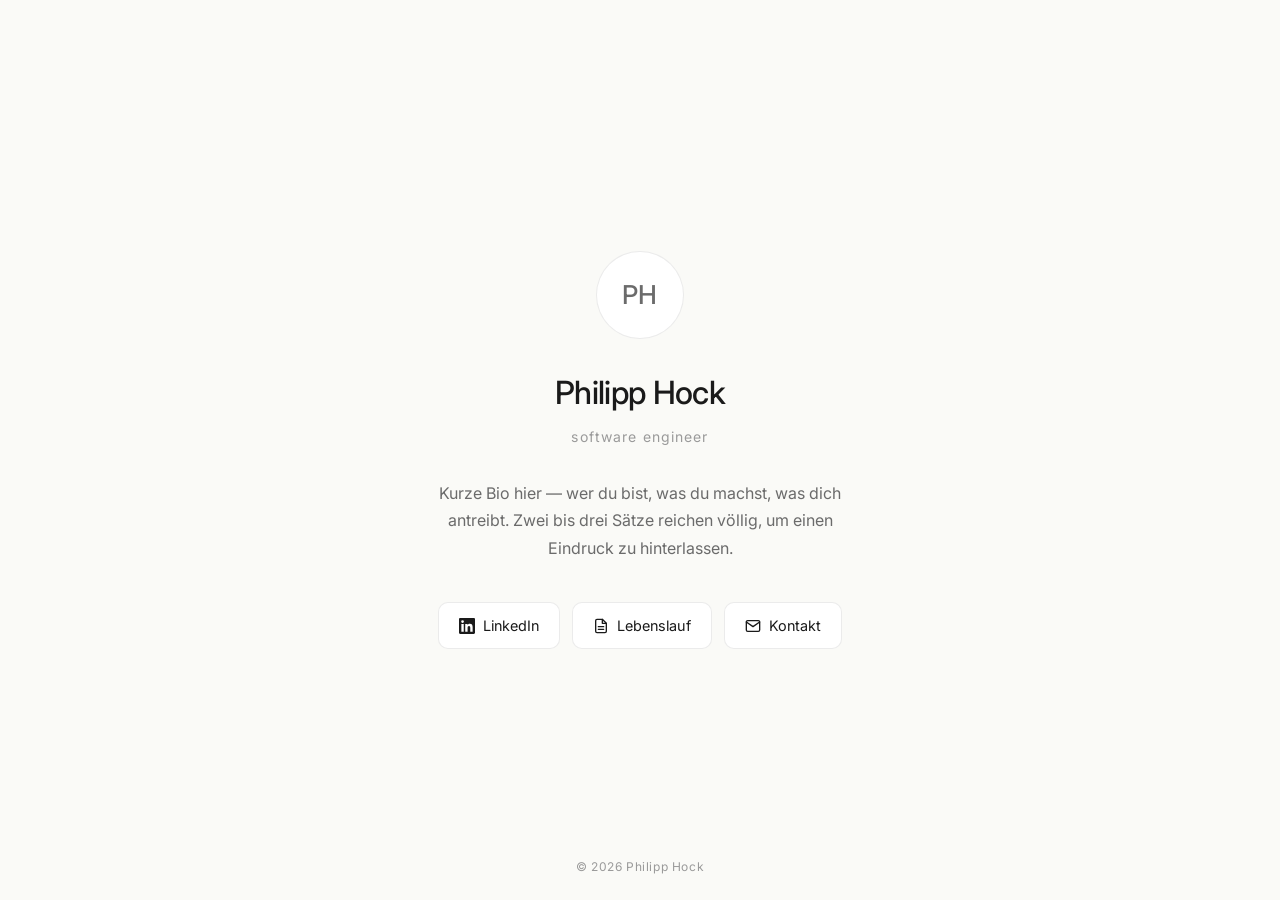
==== index.html @ 1a5de856 "Add files via upload" ====
<!DOCTYPE html>
<html lang="de">
<head>
    <meta charset="UTF-8">
    <meta name="viewport" content="width=device-width, initial-scale=1.0">
    <title>Philipp Hock</title>
    <link rel="preconnect" href="https://fonts.googleapis.com">
    <link rel="preconnect" href="https://fonts.gstatic.com" crossorigin>
    <link href="https://fonts.googleapis.com/css2?family=Inter:wght@300;400;500&display=swap" rel="stylesheet">
    <style>
        * {
            margin: 0;
            padding: 0;
            box-sizing: border-box;
        }

        :root {
            --bg: #fafaf7;
            --surface: #ffffff;
            --text: #1a1a1a;
            --text-muted: #6b6b6b;
            --text-subtle: #9a9a9a;
            --border: rgba(0, 0, 0, 0.08);
            --border-hover: rgba(0, 0, 0, 0.2);
            --accent: #1a1a1a;
        }

        @media (prefers-color-scheme: dark) {
            :root {
                --bg: #0e0e0e;
                --surface: #1a1a1a;
                --text: #f5f5f5;
                --text-muted: #a0a0a0;
                --text-subtle: #6b6b6b;
                --border: rgba(255, 255, 255, 0.1);
                --border-hover: rgba(255, 255, 255, 0.3);
                --accent: #f5f5f5;
            }
        }

        body {
            font-family: 'Inter', -apple-system, BlinkMacSystemFont, sans-serif;
            background: var(--bg);
            color: var(--text);
            min-height: 100vh;
            display: flex;
            align-items: center;
            justify-content: center;
            padding: 2rem 1.5rem;
            line-height: 1.6;
            -webkit-font-smoothing: antialiased;
            -moz-osx-font-smoothing: grayscale;
        }

        .container {
            max-width: 520px;
            width: 100%;
            text-align: center;
            animation: fadeIn 0.8s ease-out;
        }

        @keyframes fadeIn {
            from {
                opacity: 0;
                transform: translateY(10px);
            }
            to {
                opacity: 1;
                transform: translateY(0);
            }
        }

        .avatar {
            width: 88px;
            height: 88px;
            border-radius: 50%;
            background: var(--surface);
            border: 1px solid var(--border);
            display: flex;
            align-items: center;
            justify-content: center;
            font-size: 26px;
            font-weight: 500;
            color: var(--text-muted);
            margin: 0 auto 1.75rem;
            letter-spacing: 0.02em;
        }

        h1 {
            font-size: 2rem;
            font-weight: 500;
            letter-spacing: -0.02em;
            margin-bottom: 0.5rem;
        }

        .subtitle {
            font-size: 0.875rem;
            color: var(--text-subtle);
            letter-spacing: 0.08em;
            text-transform: lowercase;
            margin-bottom: 2rem;
            font-weight: 400;
        }

        .bio {
            font-size: 1rem;
            color: var(--text-muted);
            max-width: 440px;
            margin: 0 auto 2.5rem;
            line-height: 1.7;
        }

        .links {
            display: flex;
            gap: 0.75rem;
            justify-content: center;
            flex-wrap: wrap;
        }

        .link {
            display: inline-flex;
            align-items: center;
            gap: 0.5rem;
            padding: 0.7rem 1.25rem;
            background: var(--surface);
            border: 1px solid var(--border);
            border-radius: 10px;
            font-size: 0.9rem;
            color: var(--text);
            text-decoration: none;
            font-weight: 400;
            transition: all 0.2s ease;
        }

        .link:hover {
            border-color: var(--border-hover);
            transform: translateY(-1px);
        }

        .link svg {
            width: 16px;
            height: 16px;
            flex-shrink: 0;
        }

        footer {
            position: fixed;
            bottom: 1.5rem;
            left: 0;
            right: 0;
            text-align: center;
            font-size: 0.75rem;
            color: var(--text-subtle);
            letter-spacing: 0.05em;
        }

        @media (max-width: 480px) {
            h1 {
                font-size: 1.6rem;
            }
            .bio {
                font-size: 0.95rem;
            }
            .links {
                flex-direction: column;
                align-items: stretch;
            }
            .link {
                justify-content: center;
            }
        }
    </style>
</head>
<body>
    <main class="container">
        <div class="avatar">PH</div>
        
        <h1>Philipp Hock</h1>
        <p class="subtitle">software engineer</p>
        
        <p class="bio">
            Kurze Bio hier — wer du bist, was du machst, was dich antreibt.
            Zwei bis drei Sätze reichen völlig, um einen Eindruck zu hinterlassen.
        </p>
        
        <div class="links">
            <a href="https://www.linkedin.com/in/DEIN-PROFIL/" class="link" target="_blank" rel="noopener">
                <svg viewBox="0 0 24 24" fill="currentColor" aria-hidden="true">
                    <path d="M20.447 20.452h-3.554v-5.569c0-1.328-.027-3.037-1.852-3.037-1.853 0-2.136 1.445-2.136 2.939v5.667H9.351V9h3.414v1.561h.046c.477-.9 1.637-1.85 3.37-1.85 3.601 0 4.267 2.37 4.267 5.455v6.286zM5.337 7.433a2.062 2.062 0 01-2.063-2.065 2.063 2.063 0 112.063 2.065zm1.782 13.019H3.555V9h3.564v11.452zM22.225 0H1.771C.792 0 0 .774 0 1.729v20.542C0 23.227.792 24 1.771 24h20.451C23.2 24 24 23.227 24 22.271V1.729C24 .774 23.2 0 22.222 0h.003z"/>
                </svg>
                LinkedIn
            </a>
            
            <a href="lebenslauf.pdf" class="link" target="_blank" rel="noopener">
                <svg viewBox="0 0 24 24" fill="none" stroke="currentColor" stroke-width="2" stroke-linecap="round" stroke-linejoin="round" aria-hidden="true">
                    <path d="M14 2H6a2 2 0 0 0-2 2v16a2 2 0 0 0 2 2h12a2 2 0 0 0 2-2V8z"/>
                    <polyline points="14 2 14 8 20 8"/>
                    <line x1="16" y1="13" x2="8" y2="13"/>
                    <line x1="16" y1="17" x2="8" y2="17"/>
                </svg>
                Lebenslauf
            </a>
            
            <a href="mailto:deine@email.de" class="link">
                <svg viewBox="0 0 24 24" fill="none" stroke="currentColor" stroke-width="2" stroke-linecap="round" stroke-linejoin="round" aria-hidden="true">
                    <path d="M4 4h16c1.1 0 2 .9 2 2v12c0 1.1-.9 2-2 2H4c-1.1 0-2-.9-2-2V6c0-1.1.9-2 2-2z"/>
                    <polyline points="22,6 12,13 2,6"/>
                </svg>
                Kontakt
            </a>
        </div>
    </main>

    <footer>
        © 2026 Philipp Hock
    </footer>
</body>
</html>
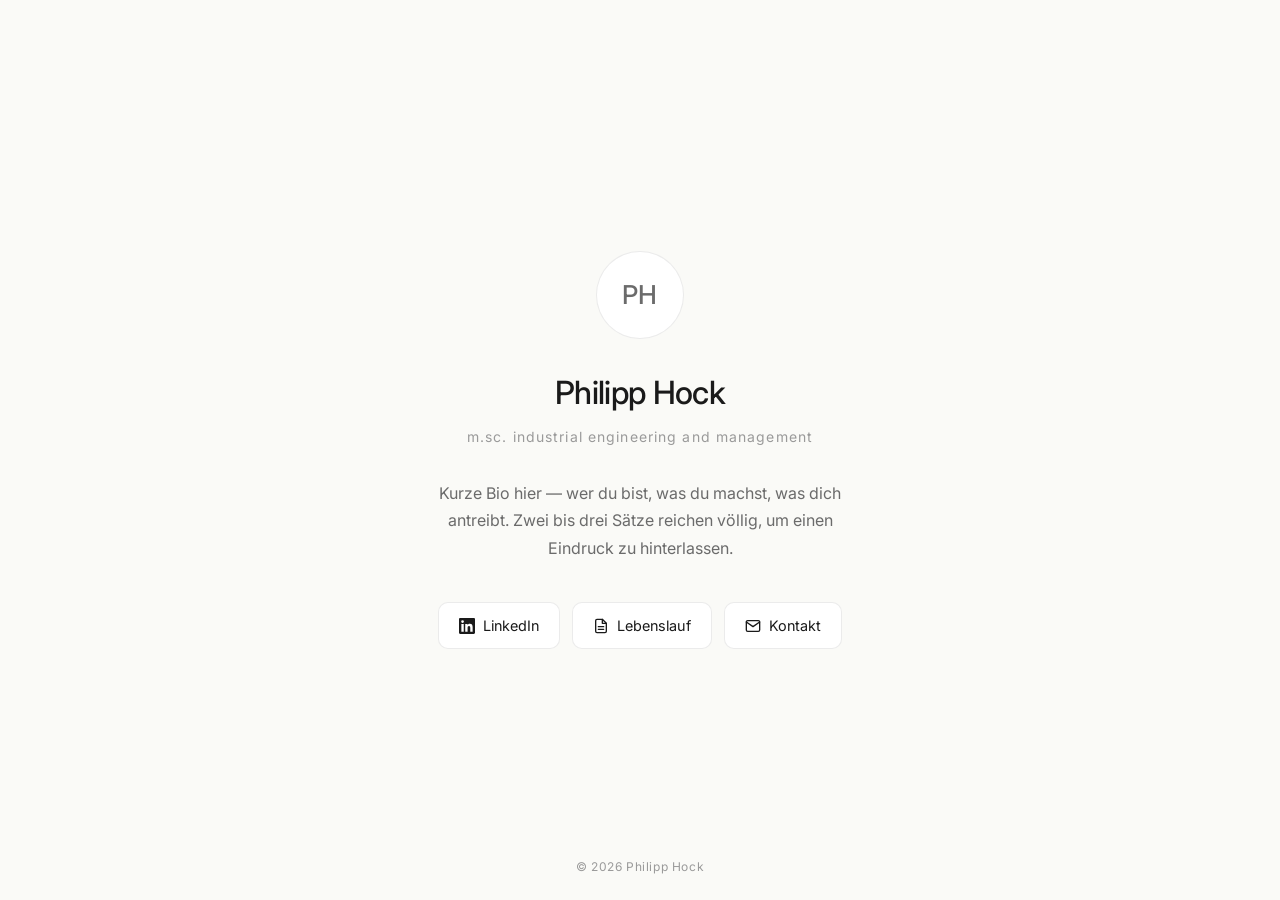
==== commit 719e829f: "Update personal information and links in index.html" ====
--- a/index.html
+++ b/index.html
@@ -176,7 +176,7 @@
         <div class="avatar">PH</div>
         
         <h1>Philipp Hock</h1>
-        <p class="subtitle">software engineer</p>
+        <p class="subtitle">M.Sc. Industrial Engineering and Management</p>
         
         <p class="bio">
             Kurze Bio hier — wer du bist, was du machst, was dich antreibt.
@@ -184,7 +184,7 @@
         </p>
         
         <div class="links">
-            <a href="https://www.linkedin.com/in/DEIN-PROFIL/" class="link" target="_blank" rel="noopener">
+            <a href="https://www.linkedin.com/in/philipp-hock-a25921197/" class="link" target="_blank" rel="noopener">
                 <svg viewBox="0 0 24 24" fill="currentColor" aria-hidden="true">
                     <path d="M20.447 20.452h-3.554v-5.569c0-1.328-.027-3.037-1.852-3.037-1.853 0-2.136 1.445-2.136 2.939v5.667H9.351V9h3.414v1.561h.046c.477-.9 1.637-1.85 3.37-1.85 3.601 0 4.267 2.37 4.267 5.455v6.286zM5.337 7.433a2.062 2.062 0 01-2.063-2.065 2.063 2.063 0 112.063 2.065zm1.782 13.019H3.555V9h3.564v11.452zM22.225 0H1.771C.792 0 0 .774 0 1.729v20.542C0 23.227.792 24 1.771 24h20.451C23.2 24 24 23.227 24 22.271V1.729C24 .774 23.2 0 22.222 0h.003z"/>
                 </svg>
@@ -201,7 +201,7 @@
                 Lebenslauf
             </a>
             
-            <a href="mailto:deine@email.de" class="link">
+            <a href="mailto:philipphock@yahoo.de" class="link">
                 <svg viewBox="0 0 24 24" fill="none" stroke="currentColor" stroke-width="2" stroke-linecap="round" stroke-linejoin="round" aria-hidden="true">
                     <path d="M4 4h16c1.1 0 2 .9 2 2v12c0 1.1-.9 2-2 2H4c-1.1 0-2-.9-2-2V6c0-1.1.9-2 2-2z"/>
                     <polyline points="22,6 12,13 2,6"/>
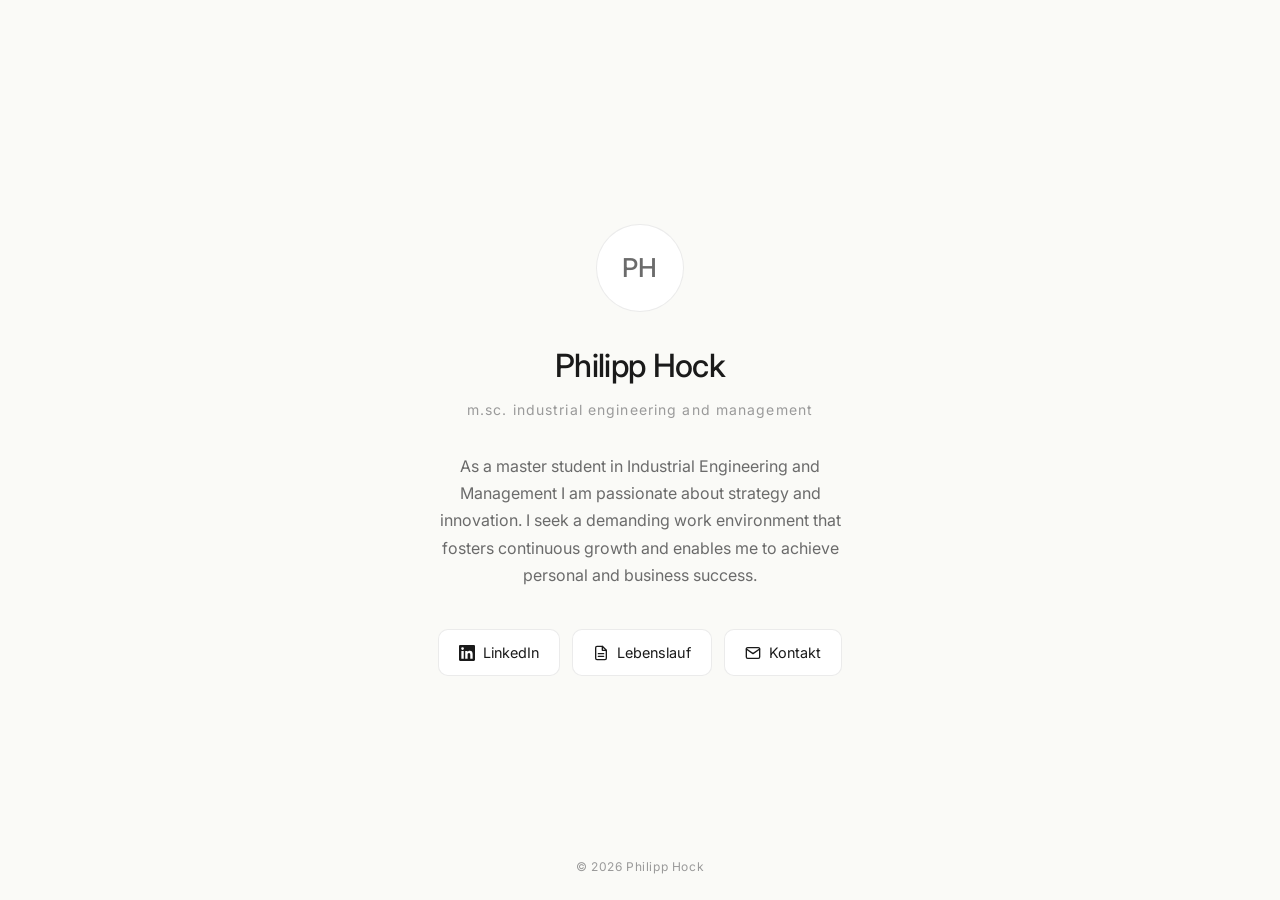
==== commit 03079e4a: "Revise bio section in index.html Updated bio to reflect current academic and professional interests." ====
--- a/index.html
+++ b/index.html
@@ -179,8 +179,10 @@
         <p class="subtitle">M.Sc. Industrial Engineering and Management</p>
         
         <p class="bio">
-            Kurze Bio hier — wer du bist, was du machst, was dich antreibt.
-            Zwei bis drei Sätze reichen völlig, um einen Eindruck zu hinterlassen.
+        As a master student in Industrial Engineering and Management I
+        am passionate about strategy and innovation. I seek a demanding
+        work environment that fosters continuous growth and enables me
+        to achieve personal and business success.
         </p>
         
         <div class="links">
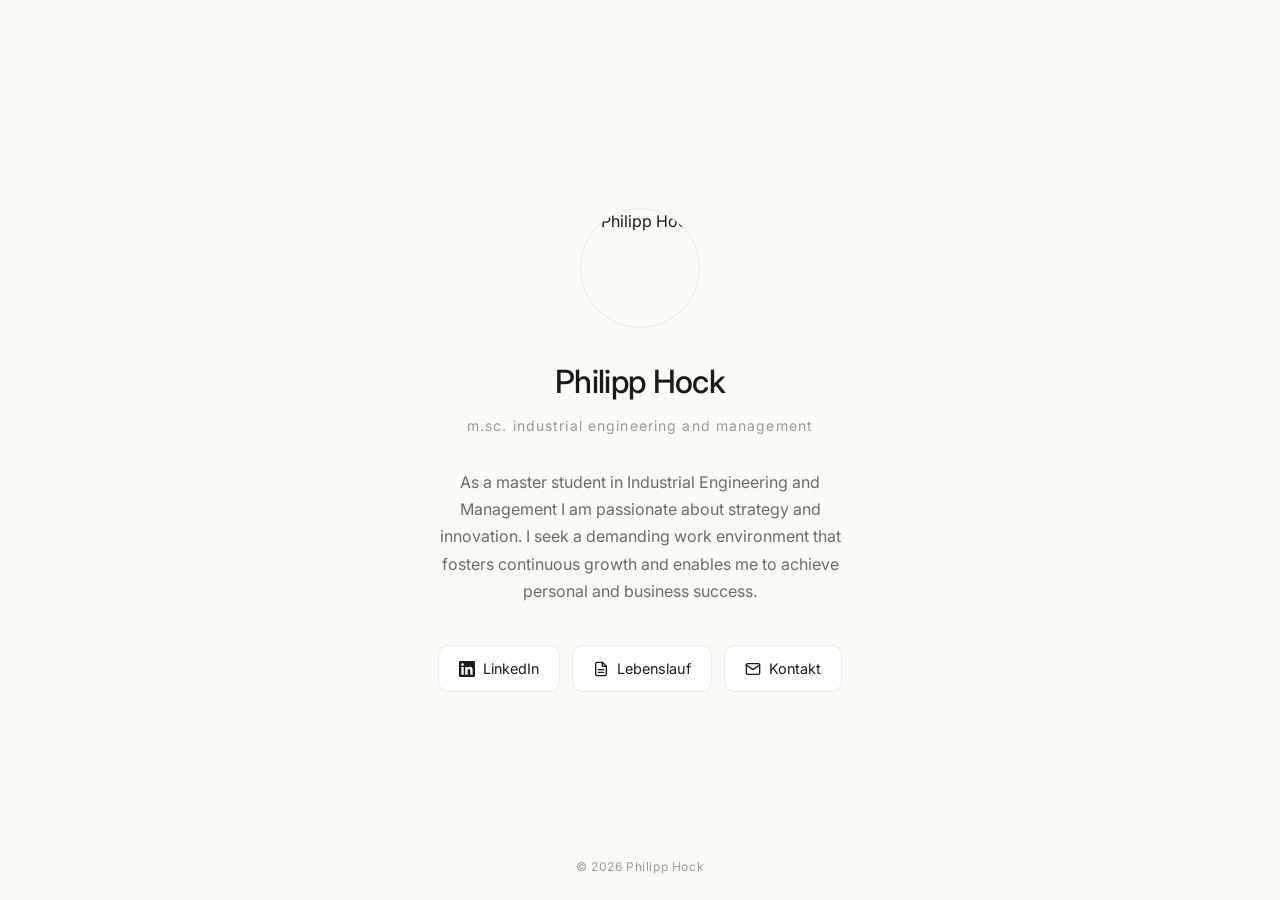
==== commit d87ca9df: "Update avatar styles and replace div with img" ====
--- a/index.html
+++ b/index.html
@@ -71,19 +71,13 @@
         }
 
         .avatar {
-            width: 88px;
-            height: 88px;
+            width: 120px;
+            height: 120px;
             border-radius: 50%;
-            background: var(--surface);
             border: 1px solid var(--border);
-            display: flex;
-            align-items: center;
-            justify-content: center;
-            font-size: 26px;
-            font-weight: 500;
-            color: var(--text-muted);
             margin: 0 auto 1.75rem;
-            letter-spacing: 0.02em;
+            object-fit: cover;
+            display: block;
         }
 
         h1 {
@@ -168,12 +162,16 @@
             .link {
                 justify-content: center;
             }
+            .avatar {
+                width: 100px;
+                height: 100px;
+            }
         }
     </style>
 </head>
 <body>
     <main class="container">
-        <div class="avatar">PH</div>
+        <img src="profil.jpg" alt="Philipp Hock" class="avatar">
         
         <h1>Philipp Hock</h1>
         <p class="subtitle">M.Sc. Industrial Engineering and Management</p>
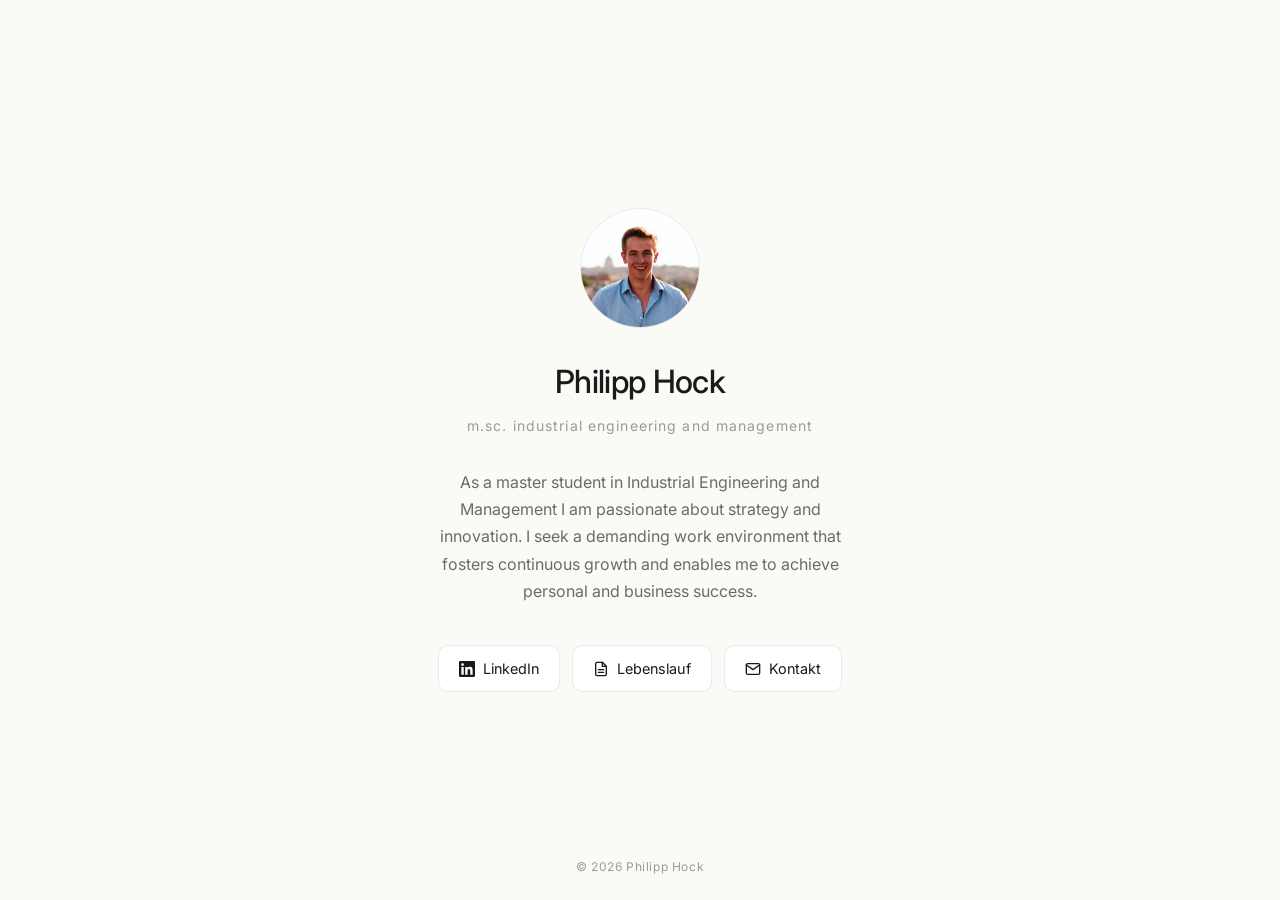
==== commit bd0e7bc8: "Change profile image format from jpg to jpeg" ====
--- a/index.html
+++ b/index.html
@@ -171,7 +171,7 @@
 </head>
 <body>
     <main class="container">
-        <img src="profil.jpg" alt="Philipp Hock" class="avatar">
+        <img src="profil.jpeg" alt="Philipp Hock" class="avatar">
         
         <h1>Philipp Hock</h1>
         <p class="subtitle">M.Sc. Industrial Engineering and Management</p>
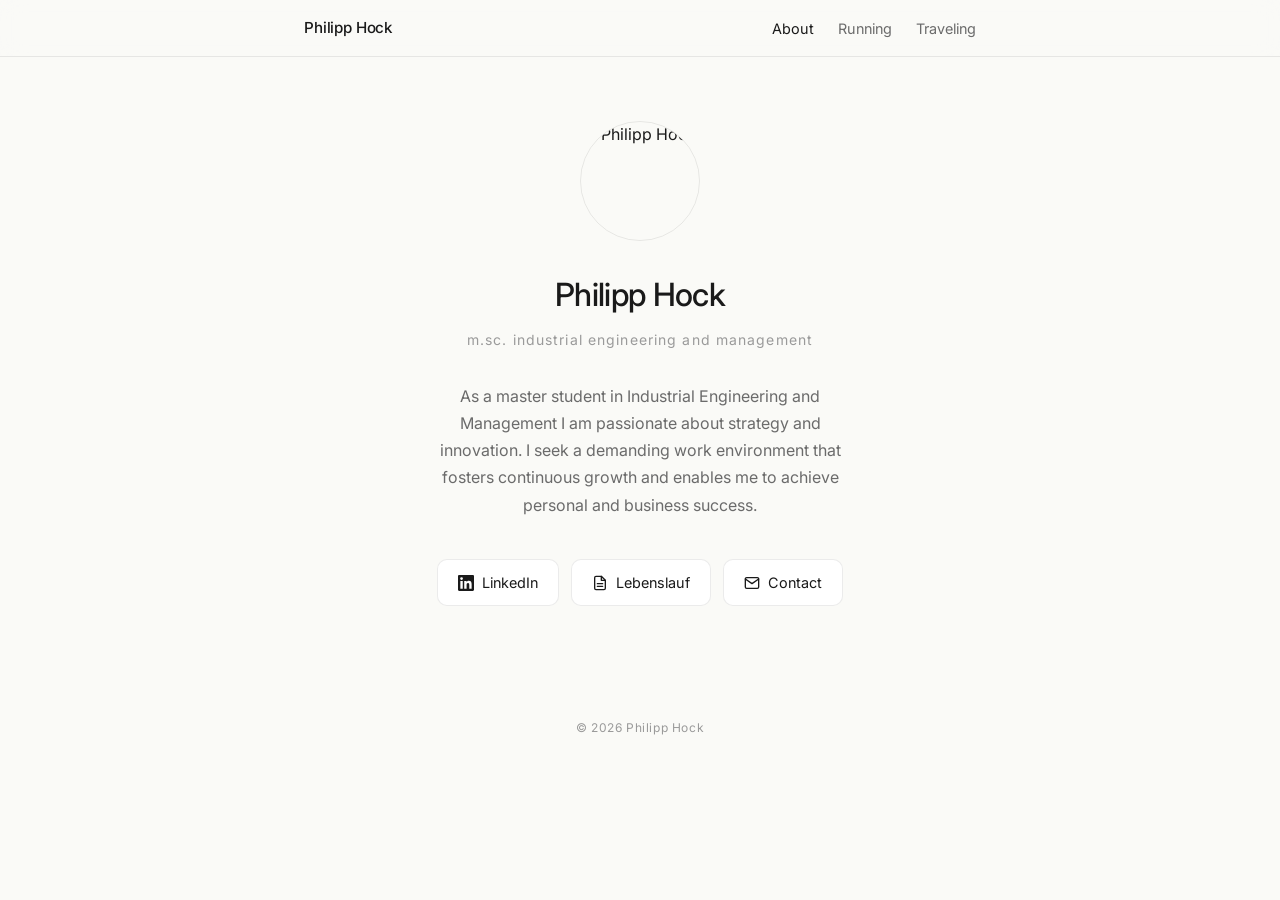
==== commit 8f143cf5: "Add files via upload" ====
--- a/index.html
+++ b/index.html
@@ -1,5 +1,5 @@
 <!DOCTYPE html>
-<html lang="de">
+<html lang="en">
 <head>
     <meta charset="UTF-8">
     <meta name="viewport" content="width=device-width, initial-scale=1.0">
@@ -7,180 +7,31 @@
     <link rel="preconnect" href="https://fonts.googleapis.com">
     <link rel="preconnect" href="https://fonts.gstatic.com" crossorigin>
     <link href="https://fonts.googleapis.com/css2?family=Inter:wght@300;400;500&display=swap" rel="stylesheet">
-    <style>
-        * {
-            margin: 0;
-            padding: 0;
-            box-sizing: border-box;
-        }
-
-        :root {
-            --bg: #fafaf7;
-            --surface: #ffffff;
-            --text: #1a1a1a;
-            --text-muted: #6b6b6b;
-            --text-subtle: #9a9a9a;
-            --border: rgba(0, 0, 0, 0.08);
-            --border-hover: rgba(0, 0, 0, 0.2);
-            --accent: #1a1a1a;
-        }
-
-        @media (prefers-color-scheme: dark) {
-            :root {
-                --bg: #0e0e0e;
-                --surface: #1a1a1a;
-                --text: #f5f5f5;
-                --text-muted: #a0a0a0;
-                --text-subtle: #6b6b6b;
-                --border: rgba(255, 255, 255, 0.1);
-                --border-hover: rgba(255, 255, 255, 0.3);
-                --accent: #f5f5f5;
-            }
-        }
-
-        body {
-            font-family: 'Inter', -apple-system, BlinkMacSystemFont, sans-serif;
-            background: var(--bg);
-            color: var(--text);
-            min-height: 100vh;
-            display: flex;
-            align-items: center;
-            justify-content: center;
-            padding: 2rem 1.5rem;
-            line-height: 1.6;
-            -webkit-font-smoothing: antialiased;
-            -moz-osx-font-smoothing: grayscale;
-        }
-
-        .container {
-            max-width: 520px;
-            width: 100%;
-            text-align: center;
-            animation: fadeIn 0.8s ease-out;
-        }
-
-        @keyframes fadeIn {
-            from {
-                opacity: 0;
-                transform: translateY(10px);
-            }
-            to {
-                opacity: 1;
-                transform: translateY(0);
-            }
-        }
-
-        .avatar {
-            width: 120px;
-            height: 120px;
-            border-radius: 50%;
-            border: 1px solid var(--border);
-            margin: 0 auto 1.75rem;
-            object-fit: cover;
-            display: block;
-        }
-
-        h1 {
-            font-size: 2rem;
-            font-weight: 500;
-            letter-spacing: -0.02em;
-            margin-bottom: 0.5rem;
-        }
-
-        .subtitle {
-            font-size: 0.875rem;
-            color: var(--text-subtle);
-            letter-spacing: 0.08em;
-            text-transform: lowercase;
-            margin-bottom: 2rem;
-            font-weight: 400;
-        }
-
-        .bio {
-            font-size: 1rem;
-            color: var(--text-muted);
-            max-width: 440px;
-            margin: 0 auto 2.5rem;
-            line-height: 1.7;
-        }
-
-        .links {
-            display: flex;
-            gap: 0.75rem;
-            justify-content: center;
-            flex-wrap: wrap;
-        }
-
-        .link {
-            display: inline-flex;
-            align-items: center;
-            gap: 0.5rem;
-            padding: 0.7rem 1.25rem;
-            background: var(--surface);
-            border: 1px solid var(--border);
-            border-radius: 10px;
-            font-size: 0.9rem;
-            color: var(--text);
-            text-decoration: none;
-            font-weight: 400;
-            transition: all 0.2s ease;
-        }
-
-        .link:hover {
-            border-color: var(--border-hover);
-            transform: translateY(-1px);
-        }
-
-        .link svg {
-            width: 16px;
-            height: 16px;
-            flex-shrink: 0;
-        }
-
-        footer {
-            position: fixed;
-            bottom: 1.5rem;
-            left: 0;
-            right: 0;
-            text-align: center;
-            font-size: 0.75rem;
-            color: var(--text-subtle);
-            letter-spacing: 0.05em;
-        }
-
-        @media (max-width: 480px) {
-            h1 {
-                font-size: 1.6rem;
-            }
-            .bio {
-                font-size: 0.95rem;
-            }
-            .links {
-                flex-direction: column;
-                align-items: stretch;
-            }
-            .link {
-                justify-content: center;
-            }
-            .avatar {
-                width: 100px;
-                height: 100px;
-            }
-        }
-    </style>
+    <link rel="stylesheet" href="style.css">
 </head>
 <body>
-    <main class="container">
-        <img src="profil.jpeg" alt="Philipp Hock" class="avatar">
+    <nav>
+        <div class="nav-inner">
+            <a href="index.html" class="nav-brand">Philipp Hock</a>
+            <div class="nav-links">
+                <a href="index.html" class="active">About</a>
+                <a href="running/">Running</a>
+                <a href="traveling/">Traveling</a>
+            </div>
+        </div>
+    </nav>
+
+    <main class="home">
+        <img src="profil.jpg" alt="Philipp Hock" class="avatar">
         
         <h1>Philipp Hock</h1>
         <p class="subtitle">M.Sc. Industrial Engineering and Management</p>
         
         <p class="bio">
-        As a master student in Industrial Engineering and Management I
-        am passionate about strategy and innovation. I seek a demanding
-        work environment that fosters continuous growth and enables me
-        to achieve personal and business success.
+            As a master student in Industrial Engineering and Management I
+            am passionate about strategy and innovation. I seek a demanding
+            work environment that fosters continuous growth and enables me
+            to achieve personal and business success.
         </p>
         
         <div class="links">
@@ -206,13 +57,11 @@
                     <path d="M4 4h16c1.1 0 2 .9 2 2v12c0 1.1-.9 2-2 2H4c-1.1 0-2-.9-2-2V6c0-1.1.9-2 2-2z"/>
                     <polyline points="22,6 12,13 2,6"/>
                 </svg>
-                Kontakt
+                Contact
             </a>
         </div>
     </main>
 
-    <footer>
-        © 2026 Philipp Hock
-    </footer>
+    <footer>© 2026 Philipp Hock</footer>
 </body>
 </html>
--- a/style.css
+++ b/style.css
@@ -0,0 +1,357 @@
+/* ============================================
+   Shared styles for all pages
+   ============================================ */
+
+* {
+    margin: 0;
+    padding: 0;
+    box-sizing: border-box;
+}
+
+:root {
+    --bg: #fafaf7;
+    --surface: #ffffff;
+    --text: #1a1a1a;
+    --text-muted: #6b6b6b;
+    --text-subtle: #9a9a9a;
+    --border: rgba(0, 0, 0, 0.08);
+    --border-hover: rgba(0, 0, 0, 0.2);
+    --accent: #1a1a1a;
+}
+
+@media (prefers-color-scheme: dark) {
+    :root {
+        --bg: #0e0e0e;
+        --surface: #1a1a1a;
+        --text: #f5f5f5;
+        --text-muted: #a0a0a0;
+        --text-subtle: #6b6b6b;
+        --border: rgba(255, 255, 255, 0.1);
+        --border-hover: rgba(255, 255, 255, 0.3);
+        --accent: #f5f5f5;
+    }
+}
+
+body {
+    font-family: 'Inter', -apple-system, BlinkMacSystemFont, sans-serif;
+    background: var(--bg);
+    color: var(--text);
+    min-height: 100vh;
+    line-height: 1.6;
+    -webkit-font-smoothing: antialiased;
+    -moz-osx-font-smoothing: grayscale;
+}
+
+a {
+    color: inherit;
+}
+
+/* ============================================
+   Navigation (on every page)
+   ============================================ */
+nav {
+    position: sticky;
+    top: 0;
+    background: rgba(250, 250, 247, 0.85);
+    backdrop-filter: saturate(180%) blur(12px);
+    -webkit-backdrop-filter: saturate(180%) blur(12px);
+    border-bottom: 1px solid var(--border);
+    z-index: 10;
+}
+
+@media (prefers-color-scheme: dark) {
+    nav {
+        background: rgba(14, 14, 14, 0.85);
+    }
+}
+
+.nav-inner {
+    max-width: 720px;
+    margin: 0 auto;
+    padding: 1rem 1.5rem;
+    display: flex;
+    justify-content: space-between;
+    align-items: center;
+    gap: 1.5rem;
+}
+
+.nav-brand {
+    font-weight: 500;
+    text-decoration: none;
+    font-size: 0.95rem;
+    letter-spacing: -0.01em;
+}
+
+.nav-links {
+    display: flex;
+    gap: 1.5rem;
+}
+
+.nav-links a {
+    text-decoration: none;
+    font-size: 0.9rem;
+    color: var(--text-muted);
+    transition: color 0.2s ease;
+}
+
+.nav-links a:hover,
+.nav-links a.active {
+    color: var(--text);
+}
+
+/* ============================================
+   Page layout
+   ============================================ */
+main {
+    max-width: 640px;
+    margin: 0 auto;
+    padding: 3rem 1.5rem 5rem;
+    animation: fadeIn 0.6s ease-out;
+}
+
+main.home {
+    max-width: 520px;
+    text-align: center;
+    padding-top: 4rem;
+}
+
+@keyframes fadeIn {
+    from { opacity: 0; transform: translateY(8px); }
+    to { opacity: 1; transform: translateY(0); }
+}
+
+/* Typography */
+h1 {
+    font-size: 2rem;
+    font-weight: 500;
+    letter-spacing: -0.02em;
+    margin-bottom: 0.5rem;
+}
+
+h2 {
+    font-size: 1.25rem;
+    font-weight: 500;
+    letter-spacing: -0.01em;
+    margin: 2.5rem 0 1rem;
+}
+
+.page-intro {
+    color: var(--text-muted);
+    font-size: 1rem;
+    margin-bottom: 2.5rem;
+    line-height: 1.7;
+}
+
+/* ============================================
+   Home page
+   ============================================ */
+.avatar {
+    width: 120px;
+    height: 120px;
+    border-radius: 50%;
+    border: 1px solid var(--border);
+    margin: 0 auto 1.75rem;
+    object-fit: cover;
+    display: block;
+}
+
+.subtitle {
+    font-size: 0.875rem;
+    color: var(--text-subtle);
+    letter-spacing: 0.08em;
+    text-transform: lowercase;
+    margin-bottom: 2rem;
+    font-weight: 400;
+}
+
+.bio {
+    font-size: 1rem;
+    color: var(--text-muted);
+    max-width: 440px;
+    margin: 0 auto 2.5rem;
+    line-height: 1.7;
+}
+
+.links {
+    display: flex;
+    gap: 0.75rem;
+    justify-content: center;
+    flex-wrap: wrap;
+}
+
+.link {
+    display: inline-flex;
+    align-items: center;
+    gap: 0.5rem;
+    padding: 0.7rem 1.25rem;
+    background: var(--surface);
+    border: 1px solid var(--border);
+    border-radius: 10px;
+    font-size: 0.9rem;
+    color: var(--text);
+    text-decoration: none;
+    font-weight: 400;
+    transition: all 0.2s ease;
+}
+
+.link:hover {
+    border-color: var(--border-hover);
+    transform: translateY(-1px);
+}
+
+.link svg {
+    width: 16px;
+    height: 16px;
+    flex-shrink: 0;
+}
+
+/* ============================================
+   Running page - Stats grid
+   ============================================ */
+.stats-grid {
+    display: grid;
+    grid-template-columns: repeat(auto-fit, minmax(160px, 1fr));
+    gap: 1rem;
+    margin-bottom: 3rem;
+}
+
+.stat-card {
+    background: var(--surface);
+    border: 1px solid var(--border);
+    border-radius: 12px;
+    padding: 1.5rem;
+}
+
+.stat-label {
+    font-size: 0.8rem;
+    color: var(--text-subtle);
+    text-transform: uppercase;
+    letter-spacing: 0.05em;
+    margin-bottom: 0.5rem;
+}
+
+.stat-value {
+    font-size: 2rem;
+    font-weight: 500;
+    letter-spacing: -0.02em;
+}
+
+.stat-unit {
+    font-size: 1rem;
+    color: var(--text-muted);
+    font-weight: 400;
+    margin-left: 0.25rem;
+}
+
+.stat-sub {
+    font-size: 0.85rem;
+    color: var(--text-muted);
+    margin-top: 0.5rem;
+}
+
+/* Recent activities list */
+.activity-list {
+    border-top: 1px solid var(--border);
+}
+
+.activity {
+    display: flex;
+    justify-content: space-between;
+    align-items: center;
+    padding: 1rem 0;
+    border-bottom: 1px solid var(--border);
+}
+
+.activity-info {
+    flex: 1;
+}
+
+.activity-title {
+    font-weight: 500;
+    font-size: 0.95rem;
+    margin-bottom: 0.25rem;
+}
+
+.activity-date {
+    font-size: 0.85rem;
+    color: var(--text-subtle);
+}
+
+.activity-stats {
+    text-align: right;
+    font-size: 0.9rem;
+    color: var(--text-muted);
+}
+
+/* ============================================
+   Traveling page - Blog posts
+   ============================================ */
+.post {
+    border-bottom: 1px solid var(--border);
+    padding: 2rem 0;
+}
+
+.post:first-child {
+    padding-top: 0;
+}
+
+.post:last-child {
+    border-bottom: none;
+}
+
+.post-meta {
+    font-size: 0.85rem;
+    color: var(--text-subtle);
+    text-transform: uppercase;
+    letter-spacing: 0.05em;
+    margin-bottom: 0.5rem;
+}
+
+.post-title {
+    font-size: 1.5rem;
+    font-weight: 500;
+    letter-spacing: -0.01em;
+    margin-bottom: 1rem;
+}
+
+.post-body {
+    color: var(--text-muted);
+    line-height: 1.7;
+}
+
+.post-body p {
+    margin-bottom: 1rem;
+}
+
+.post-image {
+    width: 100%;
+    border-radius: 8px;
+    margin: 1.5rem 0;
+    display: block;
+}
+
+/* ============================================
+   Footer
+   ============================================ */
+footer {
+    text-align: center;
+    padding: 2rem 1.5rem;
+    font-size: 0.75rem;
+    color: var(--text-subtle);
+    letter-spacing: 0.05em;
+}
+
+/* ============================================
+   Mobile
+   ============================================ */
+@media (max-width: 480px) {
+    h1 { font-size: 1.6rem; }
+    .bio { font-size: 0.95rem; }
+    .links { flex-direction: column; align-items: stretch; }
+    .link { justify-content: center; }
+    .avatar { width: 100px; height: 100px; }
+    .nav-inner { padding: 0.875rem 1.25rem; }
+    .nav-links { gap: 1rem; }
+    .stat-value { font-size: 1.6rem; }
+    main { padding: 2rem 1.25rem 4rem; }
+}
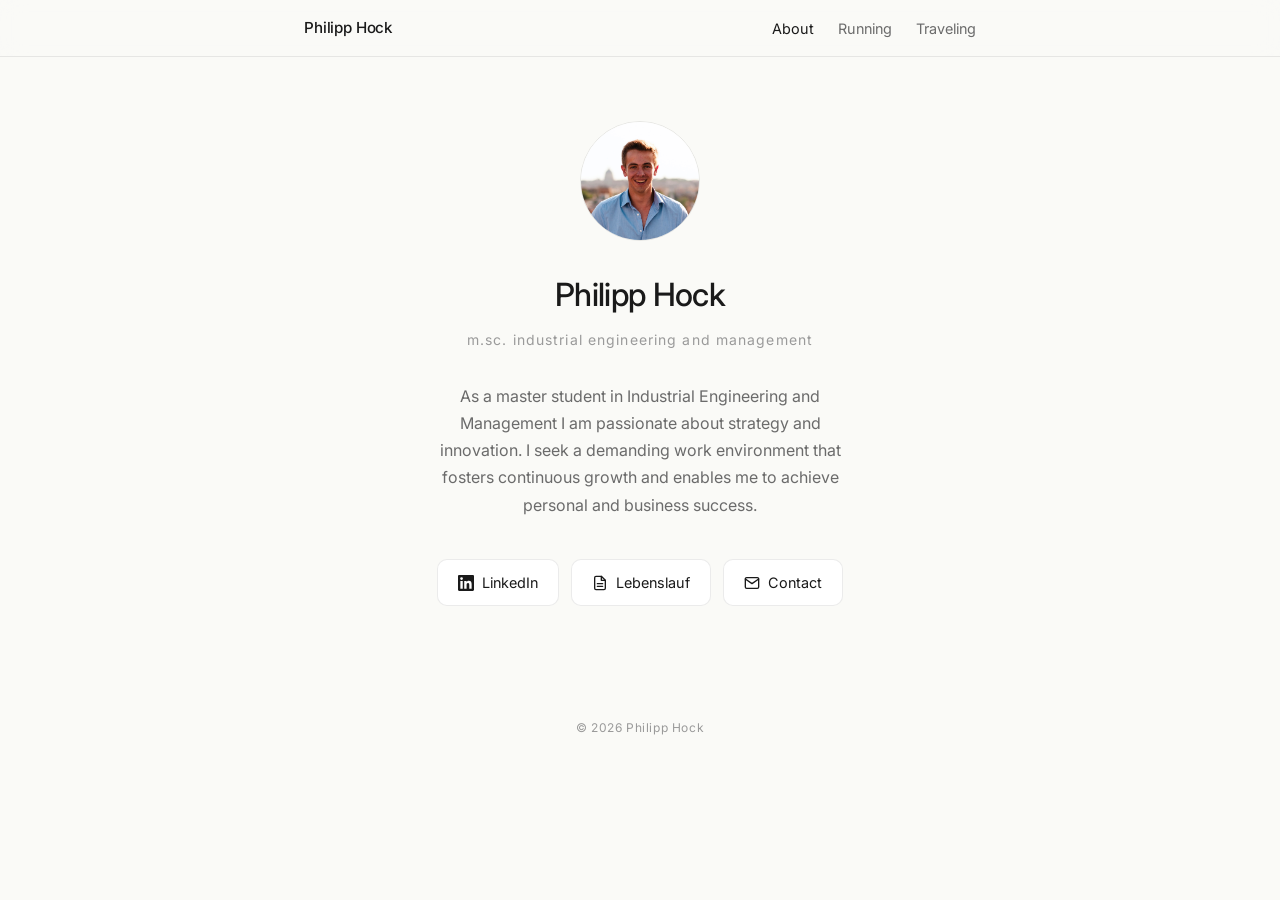
==== commit b91fb514: "Fix image file extension from 'jepg' to 'jpeg'" ====
--- a/index.html
+++ b/index.html
@@ -22,7 +22,7 @@
     </nav>
 
     <main class="home">
-        <img src="profil.jpg" alt="Philipp Hock" class="avatar">
+        <img src="profil.jpeg" alt="Philipp Hock" class="avatar">
         
         <h1>Philipp Hock</h1>
         <p class="subtitle">M.Sc. Industrial Engineering and Management</p>
